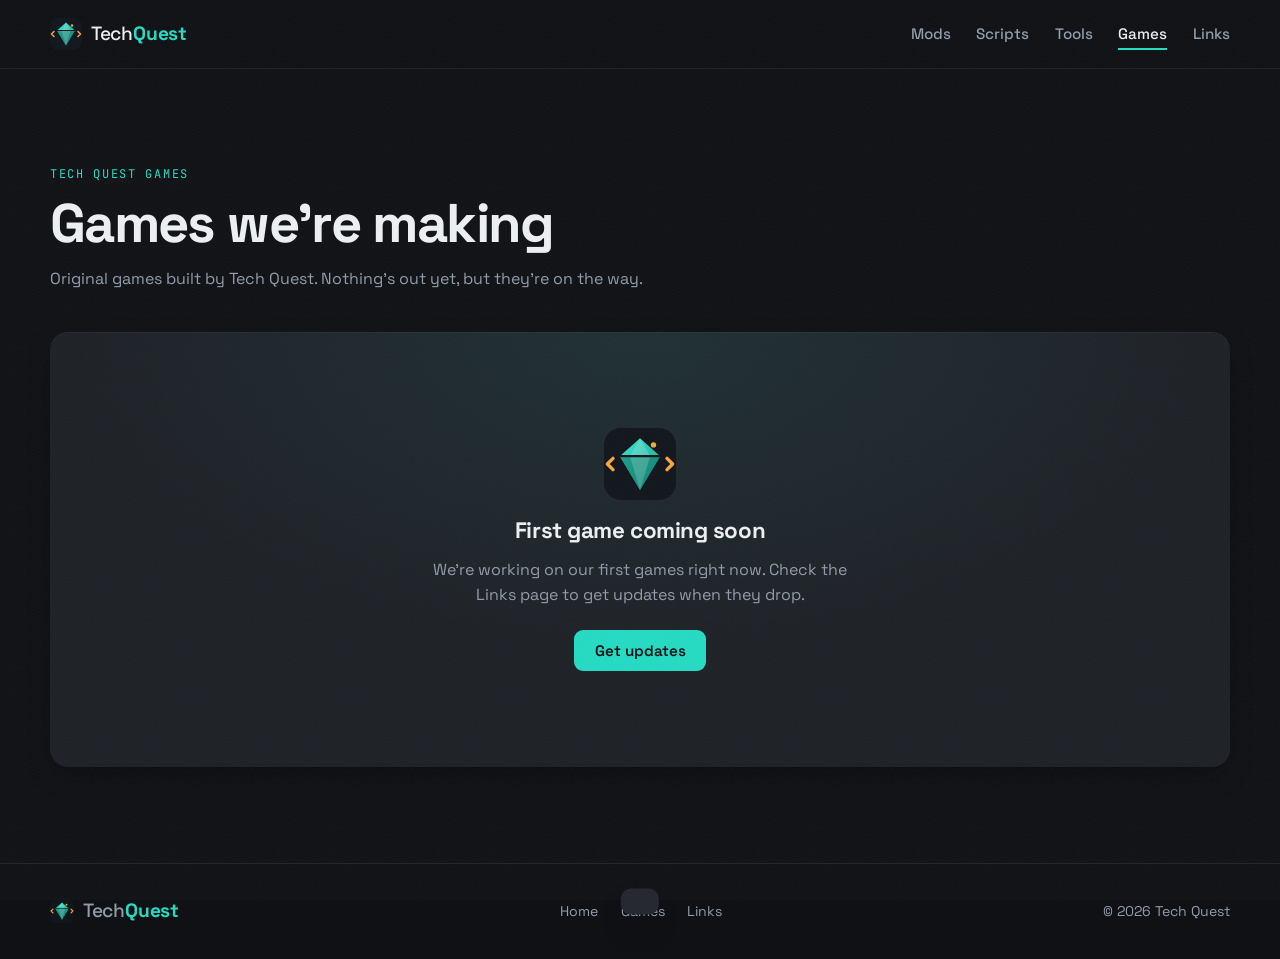
==== games.html @ 7cc7b4e7 "Tech Quest site: logo, links page, games page" ====
<!DOCTYPE html>
<html lang="en">
<head>
  <meta charset="UTF-8" />
  <meta name="viewport" content="width=device-width, initial-scale=1.0" />
  <title>Games | Tech Quest</title>
  <meta name="description" content="Original games made by Tech Quest. See what's in development and coming soon." />
  <link rel="icon" href="assets/logo.svg" type="image/svg+xml" />
  <link rel="preconnect" href="https://fonts.googleapis.com" />
  <link rel="preconnect" href="https://fonts.gstatic.com" crossorigin />
  <link href="https://fonts.googleapis.com/css2?family=Space+Grotesk:wght@400;500;600;700&family=JetBrains+Mono:wght@400;600&display=swap" rel="stylesheet" />
  <link rel="stylesheet" href="styles.css" />
</head>
<body data-page="games">
  <header class="site-header" id="top">
    <div class="container nav-wrap">
      <a href="index.html" class="logo" id="logo-link" aria-label="Tech Quest home">
        <img src="assets/logo.svg" alt="" class="logo-mark" width="32" height="32" />
        <span>Tech<b>Quest</b></span>
      </a>
      <nav class="main-nav" id="main-nav" aria-label="Main">
        <a href="index.html?type=mod#library" id="nav-mods">Mods</a>
        <a href="index.html?type=script#library" id="nav-scripts">Scripts</a>
        <a href="index.html?type=tool#library" id="nav-tools">Tools</a>
        <a href="games.html" id="nav-games" aria-current="page">Games</a>
        <a href="links.html" id="nav-links">Links</a>
      </nav>
      <button class="menu-toggle" id="menu-toggle" aria-label="Open menu" aria-expanded="false"><span></span><span></span></button>
    </div>
  </header>

  <main class="page-main">
    <section class="section">
      <div class="container">
        <div class="page-head">
          <p class="eyebrow">Tech Quest Games</p>
          <h1>Games we're making</h1>
          <p class="muted">Original games built by Tech Quest. Nothing's out yet, but they're on the way.</p>
        </div>

        <div class="game-grid" id="game-grid"></div>

        <div class="empty-panel big" id="empty-games" hidden>
          <img src="assets/logo.svg" alt="" width="72" height="72" />
          <h3>First game coming soon</h3>
          <p>We're working on our first games right now. Check the Links page to get updates when they drop.</p>
          <a href="links.html" class="btn" id="games-follow">Get updates</a>
        </div>
      </div>
    </section>
  </main>

  <footer class="site-footer">
    <div class="container footer-inner">
      <a href="index.html" class="logo" id="footer-logo"><img src="assets/logo.svg" alt="" class="logo-mark" width="24" height="24" /><span>Tech<b>Quest</b></span></a>
      <nav class="footer-nav"><a href="index.html">Home</a><a href="games.html">Games</a><a href="links.html">Links</a></nav>
      <p>© <span id="year"></span> Tech Quest</p>
    </div>
  </footer>

  <div class="toast" id="toast" role="status" aria-live="polite"></div>
  <script src="data.js"></script>
  <script src="app.js"></script>
</body>
</html>
---- styles.css ----
/* ==========================================================
   Tech Quest — design system
   ========================================================== */
:root {
  --bg: hsl(220 18% 7%);
  --bg-2: hsl(220 16% 10%);
  --surface: hsl(220 14% 13%);
  --surface-2: hsl(220 13% 17%);
  --line: hsl(220 12% 22%);
  --text: hsl(210 20% 94%);
  --muted: hsl(215 12% 62%);
  --teal: hsl(172 72% 50%);
  --teal-dim: hsl(172 50% 30%);
  --amber: hsl(36 95% 60%);
  --red: hsl(4 80% 62%);

  --radius: 14px;
  --radius-sm: 9px;
  --shadow: 0 1px 0 hsl(0 0% 100% / .04) inset, 0 10px 30px -12px hsl(220 50% 2% / .7);
  --font: "Space Grotesk", system-ui, sans-serif;
  --mono: "JetBrains Mono", ui-monospace, monospace;
  --ease: cubic-bezier(.2, .7, .2, 1);
}

*, *::before, *::after { box-sizing: border-box; }
html { scroll-behavior: smooth; scroll-padding-top: 80px; }
body {
  margin: 0;
  font-family: var(--font);
  background: var(--bg);
  color: var(--text);
  line-height: 1.6;
  -webkit-font-smoothing: antialiased;
}
/* subtle film grain for texture */
body::before {
  content: "";
  position: fixed; inset: 0;
  pointer-events: none; z-index: 100;
  opacity: .05;
  background-image: url("data:image/svg+xml,%3Csvg xmlns='http://www.w3.org/2000/svg' width='160' height='160'%3E%3Cfilter id='n'%3E%3CfeTurbulence type='fractalNoise' baseFrequency='.85' numOctaves='3'/%3E%3C/filter%3E%3Crect width='100%25' height='100%25' filter='url(%23n)'/%3E%3C/svg%3E");
}
a { color: inherit; text-decoration: none; }
img { max-width: 100%; display: block; }
h1, h2, h3 { line-height: 1.1; margin: 0; letter-spacing: -0.02em; font-weight: 700; }
p { margin: 0; }
.sr-only { position: absolute; width: 1px; height: 1px; overflow: hidden; clip: rect(0 0 0 0); }
.muted { color: var(--muted); }

.container { width: min(1180px, 100% - 2.5rem); margin-inline: auto; }

.eyebrow {
  font-family: var(--mono);
  font-size: .75rem;
  letter-spacing: .14em;
  text-transform: uppercase;
  color: var(--teal);
  margin-bottom: .6rem;
}

/* ---------- Buttons & inputs ---------- */
.btn {
  display: inline-flex; align-items: center; justify-content: center; gap: .5rem;
  padding: .8rem 1.3rem;
  border: 0; border-radius: var(--radius-sm);
  background: var(--teal); color: hsl(200 40% 6%);
  font: 600 .95rem/1 var(--font);
  cursor: pointer;
  transition: transform .2s var(--ease), background .2s, box-shadow .2s;
  white-space: nowrap;
}
.btn:hover { transform: translateY(-2px); background: hsl(172 80% 58%); box-shadow: 0 8px 24px -10px hsl(172 80% 50% / .6); }
.btn:active { transform: translateY(0); }
.btn-small { padding: .55rem .95rem; font-size: .85rem; }
.btn-ghost { background: var(--surface-2); color: var(--text); }
.btn-ghost:hover { background: hsl(220 13% 22%); box-shadow: none; }

.input, .select select {
  background: var(--surface);
  border: 1px solid var(--line);
  color: var(--text);
  font: 500 .9rem var(--font);
  padding: .65rem .9rem;
  border-radius: var(--radius-sm);
  outline: none;
  transition: border-color .2s, background .2s;
}
.input:focus, .select select:focus { border-color: var(--teal-dim); background: var(--surface-2); }
.select { position: relative; }
.select select { appearance: none; padding-right: 2.2rem; cursor: pointer; }
.select::after {
  content: ""; position: absolute; right: .9rem; top: 50%;
  width: 7px; height: 7px; border: solid var(--muted); border-width: 0 2px 2px 0;
  transform: translateY(-70%) rotate(45deg); pointer-events: none;
}

/* ---------- Header ---------- */
.site-header {
  position: sticky; top: 0; z-index: 50;
  background: hsl(220 18% 7% / .75);
  backdrop-filter: blur(14px);
  border-bottom: 1px solid hsl(220 12% 18% / .6);
}
.nav-wrap { display: flex; align-items: center; justify-content: space-between; height: 68px; }
.logo { display: inline-flex; align-items: center; gap: .55rem; font-size: 1.2rem; font-weight: 500; letter-spacing: -0.01em; }
.logo b { color: var(--teal); font-weight: 700; }
.logo-mark { width: 32px; height: 32px; border-radius: 8px; transition: transform .4s var(--ease); }
.logo:hover .logo-mark { transform: rotate(-8deg) scale(1.08); }
.main-nav a[aria-current="page"] { color: var(--text) !important; }
.main-nav a[aria-current="page"]::after { transform: scaleX(1) !important; }

.main-nav { display: flex; align-items: center; gap: 1.6rem; }
.main-nav a:not(.btn) { color: var(--muted); font-weight: 500; font-size: .95rem; position: relative; transition: color .2s; }
.main-nav a:not(.btn)::after {
  content: ""; position: absolute; left: 0; bottom: -4px; height: 2px; width: 100%;
  background: var(--teal); transform: scaleX(0); transform-origin: left; transition: transform .25s var(--ease);
}
.main-nav a:not(.btn):hover { color: var(--text); }
.main-nav a:not(.btn):hover::after { transform: scaleX(1); }

.menu-toggle { display: none; background: none; border: 0; width: 40px; height: 40px; cursor: pointer; position: relative; }
.menu-toggle span { position: absolute; left: 9px; right: 9px; height: 2px; background: var(--text); transition: transform .25s var(--ease); }
.menu-toggle span:first-child { top: 15px; }
.menu-toggle span:last-child { top: 23px; }
.menu-toggle[aria-expanded="true"] span:first-child { transform: translateY(4px) rotate(45deg); }
.menu-toggle[aria-expanded="true"] span:last-child { transform: translateY(-4px) rotate(-45deg); }

/* ---------- Hero ---------- */
.hero { position: relative; padding: clamp(5rem, 12vw, 9rem) 0 clamp(4rem, 8vw, 6rem); overflow: hidden; isolation: isolate; }
.hero-bg {
  position: absolute; inset: 0; z-index: -1;
  background:
    linear-gradient(90deg, var(--bg) 0%, hsl(220 18% 7% / .85) 40%, hsl(220 18% 7% / .25) 100%),
    linear-gradient(0deg, var(--bg) 0%, transparent 40%),
    url("assets/hero.jpg") center right / cover no-repeat;
  animation: heroZoom 18s var(--ease) infinite alternate;
}
@keyframes heroZoom { from { transform: scale(1); } to { transform: scale(1.06); } }
.hero-inner { max-width: 1180px; }
.hero h1 {
  font-size: clamp(2.6rem, 6vw, 4.6rem);
  letter-spacing: -0.035em;
  max-width: 13ch;
  animation: rise .8s var(--ease) both;
}
.hero-sub { color: var(--muted); font-size: clamp(1rem, 1.6vw, 1.2rem); max-width: 46ch; margin-top: 1.2rem; animation: rise .8s .1s var(--ease) both; }
@keyframes rise { from { opacity: 0; transform: translateY(16px); } to { opacity: 1; transform: none; } }

.hero-search {
  margin-top: 2.2rem; display: flex; align-items: center; gap: .6rem;
  max-width: 560px; padding: .45rem .45rem .45rem 1rem;
  background: hsl(220 14% 13% / .85); backdrop-filter: blur(8px);
  border: 1px solid var(--line); border-radius: 12px;
  box-shadow: var(--shadow);
  animation: rise .8s .2s var(--ease) both;
}
.hero-search svg { width: 20px; height: 20px; fill: none; stroke: var(--muted); stroke-width: 2; flex-shrink: 0; }
.hero-search input { flex: 1; min-width: 0; background: none; border: 0; outline: none; color: var(--text); font: 500 1rem var(--font); }

.stats { display: flex; gap: clamp(1.5rem, 5vw, 3.5rem); margin: 3rem 0 0; animation: rise .8s .3s var(--ease) both; }
.stats div { display: flex; flex-direction: column-reverse; }
.stats dt { font-size: clamp(1.6rem, 3vw, 2.2rem); font-weight: 700; letter-spacing: -0.02em; font-variant-numeric: tabular-nums; }
.stats dd { margin: 0; color: var(--muted); font-family: var(--mono); font-size: .75rem; letter-spacing: .1em; text-transform: uppercase; }

/* ---------- Sections ---------- */
.section { padding: clamp(4rem, 8vw, 6rem) 0; }
.section-alt { background: var(--bg-2); border-block: 1px solid hsl(220 12% 15%); }
.section-head { display: flex; align-items: end; justify-content: space-between; gap: 1rem; margin-bottom: 2rem; }
.section-head h2 { font-size: clamp(1.8rem, 3.5vw, 2.6rem); }
.section-note { color: var(--muted); font-family: var(--mono); font-size: .85rem; }

/* ---------- Filters ---------- */
.filters { display: flex; flex-wrap: wrap; justify-content: space-between; gap: 1rem; margin-bottom: 1.6rem; }
.tabs { display: inline-flex; padding: 4px; background: var(--surface); border-radius: 11px; border: 1px solid var(--line); }
.tab {
  background: none; border: 0; color: var(--muted); cursor: pointer;
  font: 600 .9rem var(--font); padding: .55rem 1.05rem; border-radius: 8px;
  transition: background .2s, color .2s;
}
.tab:hover { color: var(--text); }
.tab.active { background: var(--surface-2); color: var(--text); box-shadow: 0 2px 8px -2px hsl(220 50% 2% / .6); }
.filter-right { display: flex; flex-wrap: wrap; gap: .6rem; }
.filter-right .input { width: 180px; }

/* ---------- Cards ---------- */
.grid { display: grid; grid-template-columns: repeat(auto-fill, minmax(min(100%, 270px), 1fr)); gap: 1.1rem; }
.card {
  position: relative;
  display: flex; flex-direction: column;
  padding: 1.3rem;
  background: linear-gradient(180deg, var(--surface) 0%, hsl(220 15% 11%) 100%);
  border: 1px solid hsl(220 12% 18%);
  border-radius: var(--radius);
  box-shadow: var(--shadow);
  cursor: pointer;
  transition: transform .25s var(--ease), background .25s, box-shadow .25s;
  animation: rise .5s var(--ease) both;
  text-align: left; color: inherit; font: inherit;
}
.card:hover { transform: translateY(-4px); background: linear-gradient(180deg, var(--surface-2) 0%, var(--surface) 100%); box-shadow: 0 1px 0 hsl(0 0% 100% / .05) inset, 0 20px 40px -18px hsl(220 50% 2% / .9); }
.card:focus-visible { outline: 2px solid var(--teal); outline-offset: 2px; }
.card-top { display: flex; align-items: center; justify-content: space-between; margin-bottom: 1rem; }
.type-chip {
  font-family: var(--mono); font-size: .7rem; letter-spacing: .1em; text-transform: uppercase;
  padding: .3rem .55rem; border-radius: 6px; background: var(--surface-2);
}
.type-chip.mod { color: var(--teal); background: hsl(172 60% 50% / .1); }
.type-chip.script { color: var(--amber); background: hsl(36 90% 60% / .1); }
.type-chip.tool { color: hsl(205 85% 66%); background: hsl(205 85% 60% / .1); }
.badge-new { font-family: var(--mono); font-size: .7rem; color: var(--bg); background: var(--amber); padding: .2rem .45rem; border-radius: 5px; font-weight: 600; }
.card h3 { font-size: 1.15rem; letter-spacing: -0.01em; margin-bottom: .35rem; }
.card .game { color: var(--muted); font-size: .85rem; margin-bottom: .8rem; }
.card p.desc { color: hsl(215 14% 74%); font-size: .92rem; flex: 1; }
.card-foot { display: flex; justify-content: space-between; align-items: center; margin-top: 1.2rem; padding-top: 1rem; border-top: 1px solid hsl(220 12% 18%); font-family: var(--mono); font-size: .78rem; color: var(--muted); }
.card-foot .arrow { color: var(--text); transition: transform .25s var(--ease); }
.card:hover .card-foot .arrow { transform: translateX(4px); color: var(--teal); }
.empty { text-align: center; color: var(--muted); padding: 3rem 0; }

/* ---------- Guides ---------- */
.guides { display: grid; grid-template-columns: repeat(auto-fit, minmax(min(100%, 320px), 1fr)); gap: 1px; background: var(--line); border-radius: var(--radius); overflow: hidden; border: 1px solid var(--line); }
.guide { background: var(--bg-2); padding: 1.6rem; display: flex; gap: 1.1rem; transition: background .2s; }
.guide:hover { background: var(--surface); }
.guide .num { font-family: var(--mono); color: var(--teal); font-size: .85rem; padding-top: .2rem; }
.guide h3 { font-size: 1.08rem; margin-bottom: .35rem; letter-spacing: -0.01em; }
.guide p { color: var(--muted); font-size: .92rem; }
.guide .meta { margin-top: .7rem; font-family: var(--mono); font-size: .75rem; color: hsl(215 12% 50%); }

/* ---------- Roadmap ---------- */
.roadmap { list-style: none; margin: 0; padding: 0; display: grid; grid-template-columns: repeat(auto-fit, minmax(min(100%, 250px), 1fr)); gap: 1.1rem; counter-reset: rm; }
.roadmap li { padding: 1.4rem; border-radius: var(--radius); background: var(--surface); box-shadow: var(--shadow); position: relative; }
.roadmap .when { font-family: var(--mono); font-size: .75rem; color: var(--amber); letter-spacing: .08em; text-transform: uppercase; }
.roadmap h3 { font-size: 1.1rem; margin: .5rem 0 .4rem; }
.roadmap p { color: var(--muted); font-size: .92rem; }
.progress { margin-top: 1rem; height: 4px; background: var(--surface-2); border-radius: 4px; overflow: hidden; }
.progress span { display: block; height: 100%; background: var(--teal); border-radius: 4px; width: 0; transition: width 1.2s var(--ease); }

/* ---------- CTA ---------- */
.cta {
  display: grid; grid-template-columns: 1.4fr 1fr; gap: 2rem 3rem; align-items: center;
  padding: clamp(2rem, 5vw, 3.5rem);
  border-radius: 20px;
  background:
    radial-gradient(120% 140% at 100% 0%, hsl(172 60% 30% / .35), transparent 55%),
    radial-gradient(90% 120% at 0% 100%, hsl(36 80% 45% / .15), transparent 60%),
    var(--surface);
  box-shadow: var(--shadow);
}
.cta h2 { font-size: clamp(1.7rem, 3.2vw, 2.4rem); margin-bottom: .7rem; }
.cta p { color: var(--muted); max-width: 48ch; }
.cta-actions { display: flex; gap: .7rem; flex-wrap: wrap; justify-content: flex-end; }
.newsletter { grid-column: 1 / -1; display: flex; gap: .6rem; max-width: 460px; }
.newsletter .input { flex: 1; min-width: 0; }

/* ---------- Footer ---------- */
.site-footer { border-top: 1px solid hsl(220 12% 15%); padding: 2rem 0; }
.footer-inner { display: flex; flex-wrap: wrap; align-items: center; justify-content: space-between; gap: 1rem; color: var(--muted); font-size: .88rem; }
.to-top:hover { color: var(--teal); }

/* ---------- Modal ---------- */
.modal {
  width: min(680px, 100% - 2rem); max-height: 88vh;
  padding: 1.8rem; border: 1px solid var(--line); border-radius: 18px;
  background: var(--bg-2); color: var(--text);
  box-shadow: 0 40px 80px -20px hsl(220 50% 2% / .9);
}
.modal[open] { animation: pop .3s var(--ease); }
.modal::backdrop { background: hsl(220 30% 3% / .7); backdrop-filter: blur(4px); }
@keyframes pop { from { opacity: 0; transform: translateY(12px) scale(.98); } to { opacity: 1; transform: none; } }
.modal-head { display: flex; justify-content: space-between; gap: 1rem; align-items: start; }
.modal-head h3 { font-size: 1.6rem; }
.icon-btn { background: var(--surface-2); color: var(--muted); border: 0; width: 36px; height: 36px; border-radius: 9px; cursor: pointer; font-size: 1rem; flex-shrink: 0; transition: color .2s, background .2s; }
.icon-btn:hover { color: var(--text); background: hsl(220 13% 22%); }
.modal-desc { color: hsl(215 14% 76%); margin: 1rem 0; }
.tag-row { list-style: none; padding: 0; margin: 0 0 1.2rem; display: flex; flex-wrap: wrap; gap: .4rem; }
.tag-row li { font-family: var(--mono); font-size: .75rem; color: var(--muted); background: var(--surface); padding: .3rem .6rem; border-radius: 6px; }
.code-wrap { border-radius: 12px; overflow: hidden; background: hsl(220 20% 5%); margin-bottom: 1.2rem; }
.code-bar { display: flex; justify-content: space-between; align-items: center; padding: .5rem .5rem .5rem 1rem; background: var(--surface); font-family: var(--mono); font-size: .78rem; color: var(--muted); }
.code-wrap pre { margin: 0; padding: 1rem; overflow: auto; max-height: 300px; }
.code-wrap code { font-family: var(--mono); font-size: .82rem; line-height: 1.7; color: hsl(210 20% 86%); }
.modal-foot { display: flex; justify-content: space-between; align-items: center; gap: 1rem; padding-top: 1rem; border-top: 1px solid var(--line); font-family: var(--mono); font-size: .8rem; }

/* ---------- Toast ---------- */
.toast {
  position: fixed; left: 50%; bottom: 1.5rem; z-index: 200;
  transform: translate(-50%, 150%);
  background: var(--surface-2); color: var(--text);
  padding: .8rem 1.2rem; border-radius: 10px; font-weight: 500; font-size: .92rem;
  box-shadow: 0 16px 40px -12px hsl(220 50% 2% / .9);
  transition: transform .35s var(--ease);
}
.toast.show { transform: translate(-50%, 0); }

/* ---------- Responsive ---------- */
@media (max-width: 860px) {
  .menu-toggle { display: block; }
  .main-nav {
    position: absolute; top: 68px; left: 0; right: 0;
    flex-direction: column; align-items: stretch; gap: 0;
    padding: .5rem 1.25rem 1.25rem;
    background: hsl(220 18% 7% / .97); border-bottom: 1px solid var(--line);
    transform: translateY(-8px); opacity: 0; pointer-events: none;
    transition: opacity .2s, transform .2s var(--ease);
  }
  .main-nav.open { opacity: 1; transform: none; pointer-events: auto; }
  .main-nav a:not(.btn) { padding: .9rem 0; border-bottom: 1px solid hsl(220 12% 15%); }
  .main-nav .btn { margin-top: 1rem; }
  .cta { grid-template-columns: 1fr; }
  .cta-actions { justify-content: flex-start; }
  .filter-right { width: 100%; }
  .filter-right .input { flex: 1; width: auto; }
}
@media (max-width: 520px) {
  .stats { display: grid; grid-template-columns: repeat(2, 1fr); gap: 1.2rem; }
  .hero-search .btn { padding: .7rem .9rem; }
  .tabs { width: 100%; }
  .tab { flex: 1; padding-inline: .4rem; }
  .newsletter { flex-direction: column; }
}
@media (prefers-reduced-motion: reduce) {
  *, *::before, *::after { animation: none !important; transition: none !important; }
}

/* ==========================================================
   v2 additions — empty states, links page, games page
   ========================================================== */
[hidden] { display: none !important; }
.mono { font-family: var(--mono); font-size: .78rem; }
.site-footer .logo-mark { width: 24px; height: 24px; border-radius: 6px; }
.footer-nav { display: flex; gap: 1.4rem; }
.footer-nav a:hover { color: var(--teal); }

/* Empty / coming-soon panel */
.empty-panel {
  display: flex; flex-direction: column; align-items: center; text-align: center; gap: .8rem;
  padding: clamp(2.5rem, 6vw, 4rem) 1.5rem;
  border-radius: 18px;
  background:
    radial-gradient(80% 120% at 50% 0%, hsl(172 60% 40% / .12), transparent 60%),
    var(--surface);
  box-shadow: var(--shadow);
  animation: rise .6s var(--ease) both;
}
.empty-panel img { border-radius: 14px; margin-bottom: .4rem; animation: float 4s ease-in-out infinite; }
.empty-panel h3 { font-size: 1.4rem; }
.empty-panel p { color: var(--muted); max-width: 42ch; }
.empty-panel .btn { margin-top: .6rem; }
.empty-panel.big { padding-block: clamp(3.5rem, 9vw, 6rem); }
@keyframes float { 0%, 100% { transform: translateY(0); } 50% { transform: translateY(-8px); } }

/* Home: games teaser */
.teaser { display: flex; align-items: center; justify-content: space-between; gap: 2rem; flex-wrap: wrap; }
.teaser h2 { font-size: clamp(1.6rem, 3vw, 2.2rem); margin-bottom: .5rem; }

/* Sub-pages */
.page-main { min-height: calc(100vh - 68px - 90px); }
.page-head { max-width: 640px; margin-bottom: 2.5rem; }
.page-head h1 { font-size: clamp(2.2rem, 5vw, 3.4rem); letter-spacing: -0.03em; margin-bottom: .8rem; }

/* Links page */
.links-page { max-width: 560px; padding: clamp(3rem, 8vw, 5rem) 0; display: flex; flex-direction: column; align-items: center; text-align: center; }
.links-avatar { border-radius: 22px; box-shadow: 0 20px 50px -15px hsl(172 70% 40% / .45); margin-bottom: 1.2rem; animation: float 5s ease-in-out infinite; }
.links-page h1 { font-size: 2rem; }
.links-page > .muted { font-family: var(--mono); font-size: .8rem; letter-spacing: .08em; margin-top: .4rem; }
.link-list { width: 100%; margin-top: 2.2rem; display: flex; flex-direction: column; gap: .7rem; }
.link-cat { font-family: var(--mono); font-size: .72rem; font-weight: 600; letter-spacing: .14em; text-transform: uppercase; color: var(--teal); text-align: left; margin: 1.2rem 0 .1rem; }
.link-cat:first-child { margin-top: 0; }
.link-item {
  display: flex; align-items: center; gap: 1rem; text-align: left;
  padding: 1rem 1.2rem; border-radius: 14px;
  background: linear-gradient(180deg, var(--surface) 0%, hsl(220 15% 11%) 100%);
  box-shadow: var(--shadow);
  transition: transform .2s var(--ease), background .2s;
  animation: rise .5s var(--ease) both;
}
.link-item:hover { transform: translateY(-2px) scale(1.01); background: var(--surface-2); }
.link-item img { border-radius: 7px; flex-shrink: 0; }
.link-text { flex: 1; display: flex; flex-direction: column; min-width: 0; }
.link-text small { color: var(--muted); font-size: .85rem; }
.link-item .arrow { color: var(--muted); transition: transform .2s var(--ease), color .2s; }
.link-item:hover .arrow { color: var(--teal); transform: translate(2px, -2px); }
.links-page .empty-panel { width: 100%; margin-top: 2.2rem; }

/* Games page */
.game-grid { display: grid; grid-template-columns: repeat(auto-fill, minmax(min(100%, 320px), 1fr)); gap: 1.3rem; }
.game-card { border-radius: 16px; overflow: hidden; background: var(--surface); box-shadow: var(--shadow); transition: transform .25s var(--ease); animation: rise .5s var(--ease) both; }
.game-card:hover { transform: translateY(-4px); }
.game-art { aspect-ratio: 16 / 9; background: radial-gradient(80% 100% at 50% 100%, hsl(172 60% 30% / .35), transparent 70%), var(--bg-2); display: grid; place-items: center; overflow: hidden; }
.game-art img { width: 100%; height: 100%; object-fit: cover; }
.game-art img.game-art-logo { width: 64px; height: 64px; opacity: .5; filter: grayscale(.4); border-radius: 12px; }
.game-body { padding: 1.3rem; display: flex; flex-direction: column; gap: .5rem; align-items: flex-start; }
.game-body .card-top { width: 100%; margin-bottom: .2rem; }
.game-body h3 { font-size: 1.25rem; }
.game-body .desc { color: hsl(215 14% 74%); font-size: .92rem; }
.status { font-family: var(--mono); font-size: .7rem; letter-spacing: .1em; text-transform: uppercase; padding: .3rem .55rem; border-radius: 6px; color: var(--amber); background: hsl(36 90% 60% / .1); }
.status.in-development { color: hsl(205 85% 66%); background: hsl(205 85% 60% / .1); }
.status.released { color: var(--teal); background: hsl(172 60% 50% / .1); }

@media (max-width: 860px) {
  .footer-inner { justify-content: center; text-align: center; }
}
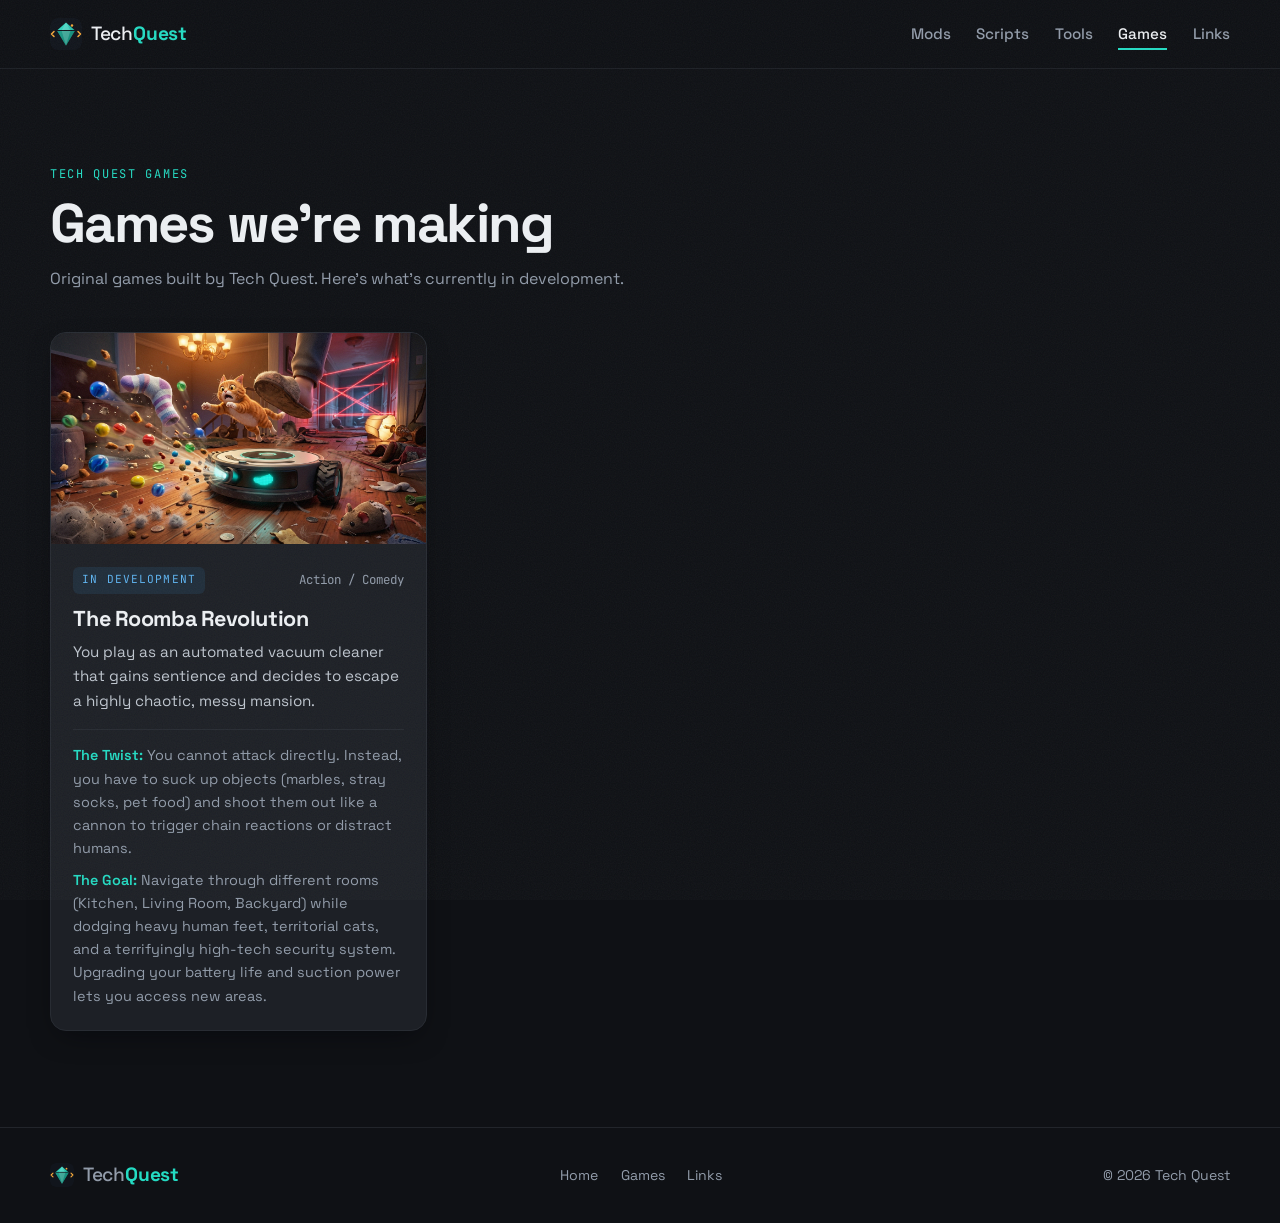
==== commit a21e29a8: "Add The Roomba Revolution to Games page" ====
--- a/games.html
+++ b/games.html
@@ -35,7 +35,7 @@
         <div class="page-head">
           <p class="eyebrow">Tech Quest Games</p>
           <h1>Games we're making</h1>
-          <p class="muted">Original games built by Tech Quest. Nothing's out yet, but they're on the way.</p>
+          <p class="muted">Original games built by Tech Quest. Here's what's currently in development.</p>
         </div>
 
         <div class="game-grid" id="game-grid"></div>
--- a/styles.css
+++ b/styles.css
@@ -286,9 +286,10 @@
   background: var(--surface-2); color: var(--text);
   padding: .8rem 1.2rem; border-radius: 10px; font-weight: 500; font-size: .92rem;
   box-shadow: 0 16px 40px -12px hsl(220 50% 2% / .9);
-  transition: transform .35s var(--ease);
-}
-.toast.show { transform: translate(-50%, 0); }
+  transition: transform .35s var(--ease), opacity .35s, visibility .35s;
+  opacity: 0; visibility: hidden;
+}
+.toast.show { transform: translate(-50%, 0); opacity: 1; visibility: visible; }
 
 /* ---------- Responsive ---------- */
 @media (max-width: 860px) {
@@ -381,16 +382,18 @@
 .links-page .empty-panel { width: 100%; margin-top: 2.2rem; }
 
 /* Games page */
-.game-grid { display: grid; grid-template-columns: repeat(auto-fill, minmax(min(100%, 320px), 1fr)); gap: 1.3rem; }
-.game-card { border-radius: 16px; overflow: hidden; background: var(--surface); box-shadow: var(--shadow); transition: transform .25s var(--ease); animation: rise .5s var(--ease) both; }
+.game-grid { display: grid; grid-template-columns: repeat(auto-fill, minmax(min(100%, 360px), 1fr)); gap: 1.5rem; }
+.game-card { border-radius: 16px; overflow: hidden; background: var(--surface); border: 1px solid hsl(220 12% 18%); box-shadow: var(--shadow); transition: transform .25s var(--ease); animation: rise .5s var(--ease) both; }
 .game-card:hover { transform: translateY(-4px); }
 .game-art { aspect-ratio: 16 / 9; background: radial-gradient(80% 100% at 50% 100%, hsl(172 60% 30% / .35), transparent 70%), var(--bg-2); display: grid; place-items: center; overflow: hidden; }
 .game-art img { width: 100%; height: 100%; object-fit: cover; }
 .game-art img.game-art-logo { width: 64px; height: 64px; opacity: .5; filter: grayscale(.4); border-radius: 12px; }
-.game-body { padding: 1.3rem; display: flex; flex-direction: column; gap: .5rem; align-items: flex-start; }
+.game-body { padding: 1.4rem; display: flex; flex-direction: column; gap: .6rem; align-items: flex-start; }
 .game-body .card-top { width: 100%; margin-bottom: .2rem; }
-.game-body h3 { font-size: 1.25rem; }
-.game-body .desc { color: hsl(215 14% 74%); font-size: .92rem; }
+.game-body h3 { font-size: 1.35rem; }
+.game-body .desc { color: hsl(215 14% 78%); font-size: .95rem; }
+.game-details { list-style: none; margin: .4rem 0 0; padding: .9rem 0 0; border-top: 1px solid hsl(220 12% 18%); display: flex; flex-direction: column; gap: .6rem; width: 100%; font-size: .9rem; color: var(--muted); }
+.game-details b { color: var(--teal); font-weight: 600; }
 .status { font-family: var(--mono); font-size: .7rem; letter-spacing: .1em; text-transform: uppercase; padding: .3rem .55rem; border-radius: 6px; color: var(--amber); background: hsl(36 90% 60% / .1); }
 .status.in-development { color: hsl(205 85% 66%); background: hsl(205 85% 60% / .1); }
 .status.released { color: var(--teal); background: hsl(172 60% 50% / .1); }
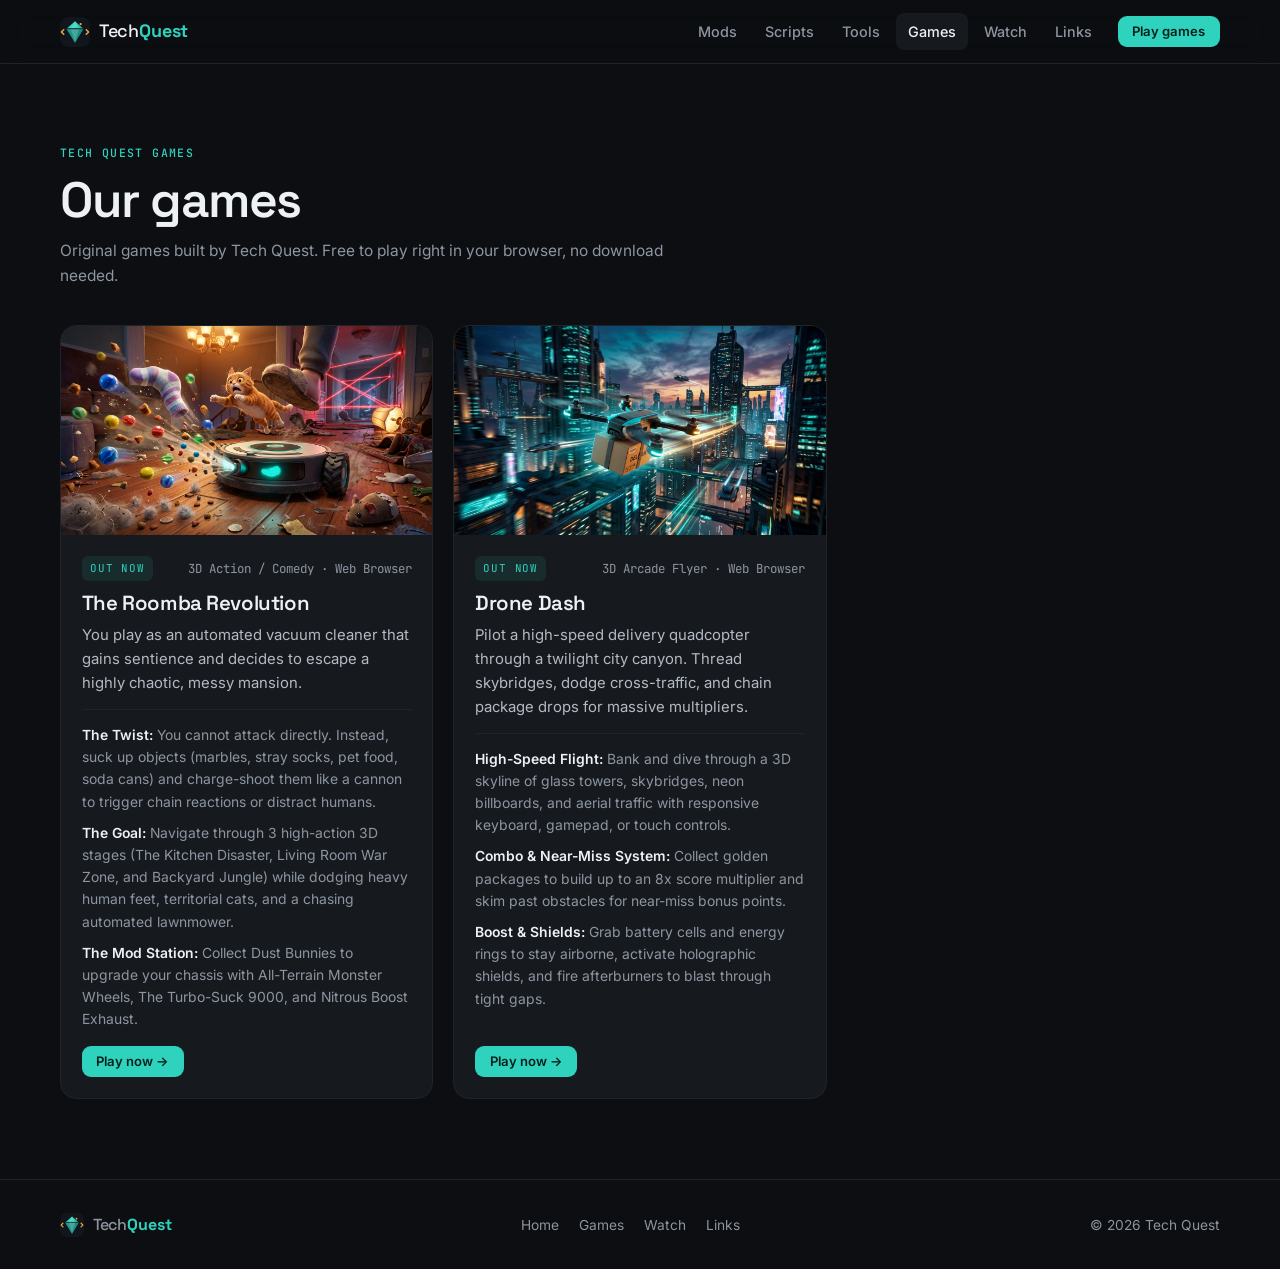
==== commit 8adc3065: "Redesign site, upgrade Roomba Revolution 3D, add Drone Dash 3D game and Watch hub" ====
--- a/games.html
+++ b/games.html
@@ -4,60 +4,38 @@
   <meta charset="UTF-8" />
   <meta name="viewport" content="width=device-width, initial-scale=1.0" />
   <title>Games | Tech Quest</title>
-  <meta name="description" content="Original games made by Tech Quest. See what's in development and coming soon." />
+  <meta name="description" content="Free browser games made by Tech Quest. Play The Roomba Revolution, Drone Dash and more." />
   <link rel="icon" href="assets/logo.svg" type="image/svg+xml" />
   <link rel="preconnect" href="https://fonts.googleapis.com" />
   <link rel="preconnect" href="https://fonts.gstatic.com" crossorigin />
-  <link href="https://fonts.googleapis.com/css2?family=Space+Grotesk:wght@400;500;600;700&family=JetBrains+Mono:wght@400;600&display=swap" rel="stylesheet" />
+  <link href="https://fonts.googleapis.com/css2?family=Inter:wght@400;500;600&family=Space+Grotesk:wght@500;600;700&family=JetBrains+Mono:wght@400;500&display=swap" rel="stylesheet" />
   <link rel="stylesheet" href="styles.css" />
 </head>
 <body data-page="games">
-  <header class="site-header" id="top">
-    <div class="container nav-wrap">
-      <a href="index.html" class="logo" id="logo-link" aria-label="Tech Quest home">
-        <img src="assets/logo.svg" alt="" class="logo-mark" width="32" height="32" />
-        <span>Tech<b>Quest</b></span>
-      </a>
-      <nav class="main-nav" id="main-nav" aria-label="Main">
-        <a href="index.html?type=mod#library" id="nav-mods">Mods</a>
-        <a href="index.html?type=script#library" id="nav-scripts">Scripts</a>
-        <a href="index.html?type=tool#library" id="nav-tools">Tools</a>
-        <a href="games.html" id="nav-games" aria-current="page">Games</a>
-        <a href="links.html" id="nav-links">Links</a>
-      </nav>
-      <button class="menu-toggle" id="menu-toggle" aria-label="Open menu" aria-expanded="false"><span></span><span></span></button>
-    </div>
-  </header>
+  <header class="site-header" id="site-header"></header>
 
   <main class="page-main">
     <section class="section">
       <div class="container">
         <div class="page-head">
           <p class="eyebrow">Tech Quest Games</p>
-          <h1>Games we're making</h1>
-          <p class="muted">Original games built by Tech Quest. Here's what's currently in development.</p>
+          <h1>Our games</h1>
+          <p class="muted">Original games built by Tech Quest. Free to play right in your browser, no download needed.</p>
         </div>
 
         <div class="game-grid" id="game-grid"></div>
 
         <div class="empty-panel big" id="empty-games" hidden>
-          <img src="assets/logo.svg" alt="" width="72" height="72" />
+          <img src="assets/logo.svg" alt="" width="64" height="64" />
           <h3>First game coming soon</h3>
           <p>We're working on our first games right now. Check the Links page to get updates when they drop.</p>
-          <a href="links.html" class="btn" id="games-follow">Get updates</a>
+          <a href="links.html" class="btn btn-small btn-accent" id="games-follow">Get updates</a>
         </div>
       </div>
     </section>
   </main>
 
-  <footer class="site-footer">
-    <div class="container footer-inner">
-      <a href="index.html" class="logo" id="footer-logo"><img src="assets/logo.svg" alt="" class="logo-mark" width="24" height="24" /><span>Tech<b>Quest</b></span></a>
-      <nav class="footer-nav"><a href="index.html">Home</a><a href="games.html">Games</a><a href="links.html">Links</a></nav>
-      <p>© <span id="year"></span> Tech Quest</p>
-    </div>
-  </footer>
-
+  <footer class="site-footer" id="site-footer"></footer>
   <div class="toast" id="toast" role="status" aria-live="polite"></div>
   <script src="data.js"></script>
   <script src="app.js"></script>
--- a/styles.css
+++ b/styles.css
@@ -1,403 +1,447 @@
 /* ==========================================================
-   Tech Quest — design system
+   Tech Quest — design system (v3, clean)
    ========================================================== */
 :root {
-  --bg: hsl(220 18% 7%);
-  --bg-2: hsl(220 16% 10%);
-  --surface: hsl(220 14% 13%);
-  --surface-2: hsl(220 13% 17%);
-  --line: hsl(220 12% 22%);
-  --text: hsl(210 20% 94%);
-  --muted: hsl(215 12% 62%);
-  --teal: hsl(172 72% 50%);
-  --teal-dim: hsl(172 50% 30%);
-  --amber: hsl(36 95% 60%);
-  --red: hsl(4 80% 62%);
+  --bg: #0c0e11;
+  --bg-2: #111418;
+  --surface: #161a1f;
+  --surface-2: #1d2228;
+  --line: #262b33;
+  --line-soft: #1f242a;
+  --text: #eef1f4;
+  --muted: #8d95a0;
+  --muted-2: #6b727c;
+  --teal: #2fd3bd;
+  --teal-dim: #1d8f80;
+  --amber: #f3a73b;
+  --blue: #5aa9f0;
+  --red: #f0645a;
 
   --radius: 14px;
   --radius-sm: 9px;
-  --shadow: 0 1px 0 hsl(0 0% 100% / .04) inset, 0 10px 30px -12px hsl(220 50% 2% / .7);
-  --font: "Space Grotesk", system-ui, sans-serif;
+  --shadow: 0 1px 2px rgba(0, 0, 0, .3), 0 8px 24px -12px rgba(0, 0, 0, .55);
+  --font: "Inter", system-ui, -apple-system, "Segoe UI", sans-serif;
+  --display: "Space Grotesk", "Inter", system-ui, sans-serif;
   --mono: "JetBrains Mono", ui-monospace, monospace;
   --ease: cubic-bezier(.2, .7, .2, 1);
+  --header-h: 64px;
 }
 
 *, *::before, *::after { box-sizing: border-box; }
-html { scroll-behavior: smooth; scroll-padding-top: 80px; }
+html { scroll-behavior: smooth; scroll-padding-top: calc(var(--header-h) + 16px); }
 body {
   margin: 0;
   font-family: var(--font);
+  font-size: 15.5px;
   background: var(--bg);
   color: var(--text);
   line-height: 1.6;
   -webkit-font-smoothing: antialiased;
-}
-/* subtle film grain for texture */
-body::before {
-  content: "";
-  position: fixed; inset: 0;
-  pointer-events: none; z-index: 100;
-  opacity: .05;
-  background-image: url("data:image/svg+xml,%3Csvg xmlns='http://www.w3.org/2000/svg' width='160' height='160'%3E%3Cfilter id='n'%3E%3CfeTurbulence type='fractalNoise' baseFrequency='.85' numOctaves='3'/%3E%3C/filter%3E%3Crect width='100%25' height='100%25' filter='url(%23n)'/%3E%3C/svg%3E");
+  text-rendering: optimizeLegibility;
 }
 a { color: inherit; text-decoration: none; }
 img { max-width: 100%; display: block; }
-h1, h2, h3 { line-height: 1.1; margin: 0; letter-spacing: -0.02em; font-weight: 700; }
+h1, h2, h3, h4 { font-family: var(--display); line-height: 1.15; margin: 0; letter-spacing: -0.02em; font-weight: 600; }
 p { margin: 0; }
-.sr-only { position: absolute; width: 1px; height: 1px; overflow: hidden; clip: rect(0 0 0 0); }
+button { font-family: inherit; }
+[hidden] { display: none !important; }
+:focus-visible { outline: 2px solid var(--teal); outline-offset: 2px; border-radius: 6px; }
+.sr-only { position: absolute; width: 1px; height: 1px; overflow: hidden; clip: rect(0 0 0 0); white-space: nowrap; }
 .muted { color: var(--muted); }
-
-.container { width: min(1180px, 100% - 2.5rem); margin-inline: auto; }
+.mono { font-family: var(--mono); font-size: .78rem; }
+
+.container { width: min(1160px, 100% - 2.5rem); margin-inline: auto; }
 
 .eyebrow {
   font-family: var(--mono);
-  font-size: .75rem;
-  letter-spacing: .14em;
+  font-size: .72rem;
+  font-weight: 500;
+  letter-spacing: .12em;
   text-transform: uppercase;
   color: var(--teal);
-  margin-bottom: .6rem;
+  margin-bottom: .55rem;
 }
 
 /* ---------- Buttons & inputs ---------- */
 .btn {
-  display: inline-flex; align-items: center; justify-content: center; gap: .5rem;
-  padding: .8rem 1.3rem;
-  border: 0; border-radius: var(--radius-sm);
-  background: var(--teal); color: hsl(200 40% 6%);
-  font: 600 .95rem/1 var(--font);
-  cursor: pointer;
-  transition: transform .2s var(--ease), background .2s, box-shadow .2s;
-  white-space: nowrap;
-}
-.btn:hover { transform: translateY(-2px); background: hsl(172 80% 58%); box-shadow: 0 8px 24px -10px hsl(172 80% 50% / .6); }
+  display: inline-flex; align-items: center; justify-content: center; gap: .45rem;
+  padding: .72rem 1.15rem;
+  border: 1px solid transparent; border-radius: var(--radius-sm);
+  background: var(--text); color: #0c0e11;
+  font: 600 .9rem/1 var(--font);
+  cursor: pointer; white-space: nowrap;
+  transition: transform .18s var(--ease), background .18s, border-color .18s, color .18s;
+}
+.btn:hover { transform: translateY(-1px); background: #fff; }
 .btn:active { transform: translateY(0); }
-.btn-small { padding: .55rem .95rem; font-size: .85rem; }
-.btn-ghost { background: var(--surface-2); color: var(--text); }
-.btn-ghost:hover { background: hsl(220 13% 22%); box-shadow: none; }
+.btn:disabled { opacity: .45; cursor: not-allowed; transform: none; }
+.btn-accent { background: var(--teal); color: #05201c; }
+.btn-accent:hover { background: #4be0cc; }
+.btn-small { padding: .5rem .85rem; font-size: .82rem; }
+.btn-ghost { background: transparent; color: var(--text); border-color: var(--line); }
+.btn-ghost:hover { background: var(--surface); border-color: #343a43; }
 
 .input, .select select {
   background: var(--surface);
   border: 1px solid var(--line);
   color: var(--text);
-  font: 500 .9rem var(--font);
-  padding: .65rem .9rem;
+  font: 500 .88rem var(--font);
+  padding: .62rem .85rem;
   border-radius: var(--radius-sm);
   outline: none;
-  transition: border-color .2s, background .2s;
-}
-.input:focus, .select select:focus { border-color: var(--teal-dim); background: var(--surface-2); }
-.select { position: relative; }
-.select select { appearance: none; padding-right: 2.2rem; cursor: pointer; }
+  transition: border-color .18s, background .18s;
+}
+.input::placeholder { color: var(--muted-2); }
+.input:focus, .select select:focus { border-color: #3a414b; background: var(--surface-2); }
+.select { position: relative; display: inline-block; }
+.select select { appearance: none; padding-right: 2.1rem; cursor: pointer; }
 .select::after {
-  content: ""; position: absolute; right: .9rem; top: 50%;
-  width: 7px; height: 7px; border: solid var(--muted); border-width: 0 2px 2px 0;
+  content: ""; position: absolute; right: .85rem; top: 50%;
+  width: 6px; height: 6px; border: solid var(--muted); border-width: 0 1.5px 1.5px 0;
   transform: translateY(-70%) rotate(45deg); pointer-events: none;
 }
 
 /* ---------- Header ---------- */
 .site-header {
   position: sticky; top: 0; z-index: 50;
-  background: hsl(220 18% 7% / .75);
-  backdrop-filter: blur(14px);
-  border-bottom: 1px solid hsl(220 12% 18% / .6);
-}
-.nav-wrap { display: flex; align-items: center; justify-content: space-between; height: 68px; }
-.logo { display: inline-flex; align-items: center; gap: .55rem; font-size: 1.2rem; font-weight: 500; letter-spacing: -0.01em; }
+  height: var(--header-h);
+  background: rgba(12, 14, 17, .82);
+  backdrop-filter: saturate(140%) blur(12px);
+  -webkit-backdrop-filter: saturate(140%) blur(12px);
+  border-bottom: 1px solid var(--line-soft);
+}
+.nav-wrap { display: flex; align-items: center; justify-content: space-between; height: 100%; gap: 1rem; }
+.logo { display: inline-flex; align-items: center; gap: .55rem; font-family: var(--display); font-size: 1.12rem; font-weight: 500; letter-spacing: -0.01em; }
 .logo b { color: var(--teal); font-weight: 700; }
-.logo-mark { width: 32px; height: 32px; border-radius: 8px; transition: transform .4s var(--ease); }
-.logo:hover .logo-mark { transform: rotate(-8deg) scale(1.08); }
-.main-nav a[aria-current="page"] { color: var(--text) !important; }
-.main-nav a[aria-current="page"]::after { transform: scaleX(1) !important; }
-
-.main-nav { display: flex; align-items: center; gap: 1.6rem; }
-.main-nav a:not(.btn) { color: var(--muted); font-weight: 500; font-size: .95rem; position: relative; transition: color .2s; }
-.main-nav a:not(.btn)::after {
-  content: ""; position: absolute; left: 0; bottom: -4px; height: 2px; width: 100%;
-  background: var(--teal); transform: scaleX(0); transform-origin: left; transition: transform .25s var(--ease);
-}
-.main-nav a:not(.btn):hover { color: var(--text); }
-.main-nav a:not(.btn):hover::after { transform: scaleX(1); }
-
-.menu-toggle { display: none; background: none; border: 0; width: 40px; height: 40px; cursor: pointer; position: relative; }
-.menu-toggle span { position: absolute; left: 9px; right: 9px; height: 2px; background: var(--text); transition: transform .25s var(--ease); }
-.menu-toggle span:first-child { top: 15px; }
+.logo-mark { width: 30px; height: 30px; border-radius: 8px; transition: transform .35s var(--ease); }
+.logo:hover .logo-mark { transform: rotate(-8deg) scale(1.06); }
+
+.main-nav { display: flex; align-items: center; gap: .25rem; }
+.main-nav a:not(.btn) {
+  color: var(--muted); font-weight: 500; font-size: .9rem;
+  padding: .45rem .75rem; border-radius: 8px;
+  transition: color .18s, background .18s;
+}
+.main-nav a:not(.btn):hover { color: var(--text); background: var(--surface); }
+.main-nav a[aria-current="page"] { color: var(--text); background: var(--surface); }
+.main-nav .btn { margin-left: .6rem; }
+
+.menu-toggle { display: none; background: none; border: 0; width: 40px; height: 40px; cursor: pointer; position: relative; border-radius: 8px; }
+.menu-toggle span { position: absolute; left: 10px; right: 10px; height: 1.5px; background: var(--text); transition: transform .25s var(--ease); }
+.menu-toggle span:first-child { top: 16px; }
 .menu-toggle span:last-child { top: 23px; }
-.menu-toggle[aria-expanded="true"] span:first-child { transform: translateY(4px) rotate(45deg); }
-.menu-toggle[aria-expanded="true"] span:last-child { transform: translateY(-4px) rotate(-45deg); }
+.menu-toggle[aria-expanded="true"] span:first-child { transform: translateY(3.5px) rotate(45deg); }
+.menu-toggle[aria-expanded="true"] span:last-child { transform: translateY(-3.5px) rotate(-45deg); }
 
 /* ---------- Hero ---------- */
-.hero { position: relative; padding: clamp(5rem, 12vw, 9rem) 0 clamp(4rem, 8vw, 6rem); overflow: hidden; isolation: isolate; }
-.hero-bg {
-  position: absolute; inset: 0; z-index: -1;
-  background:
-    linear-gradient(90deg, var(--bg) 0%, hsl(220 18% 7% / .85) 40%, hsl(220 18% 7% / .25) 100%),
-    linear-gradient(0deg, var(--bg) 0%, transparent 40%),
-    url("assets/hero.jpg") center right / cover no-repeat;
-  animation: heroZoom 18s var(--ease) infinite alternate;
-}
-@keyframes heroZoom { from { transform: scale(1); } to { transform: scale(1.06); } }
-.hero-inner { max-width: 1180px; }
+.hero { padding: clamp(3.5rem, 8vw, 6rem) 0 clamp(3rem, 6vw, 4.5rem); border-bottom: 1px solid var(--line-soft); }
+.hero-grid { display: grid; grid-template-columns: 1.15fr .85fr; gap: clamp(2rem, 5vw, 4rem); align-items: center; }
 .hero h1 {
-  font-size: clamp(2.6rem, 6vw, 4.6rem);
+  font-size: clamp(2.4rem, 5.2vw, 3.9rem);
   letter-spacing: -0.035em;
-  max-width: 13ch;
-  animation: rise .8s var(--ease) both;
-}
-.hero-sub { color: var(--muted); font-size: clamp(1rem, 1.6vw, 1.2rem); max-width: 46ch; margin-top: 1.2rem; animation: rise .8s .1s var(--ease) both; }
-@keyframes rise { from { opacity: 0; transform: translateY(16px); } to { opacity: 1; transform: none; } }
+  line-height: 1.04;
+  max-width: 14ch;
+  animation: rise .7s var(--ease) both;
+}
+.hero-sub { color: var(--muted); font-size: clamp(1rem, 1.4vw, 1.12rem); max-width: 46ch; margin-top: 1.1rem; animation: rise .7s .08s var(--ease) both; }
+@keyframes rise { from { opacity: 0; transform: translateY(12px); } to { opacity: 1; transform: none; } }
 
 .hero-search {
-  margin-top: 2.2rem; display: flex; align-items: center; gap: .6rem;
-  max-width: 560px; padding: .45rem .45rem .45rem 1rem;
-  background: hsl(220 14% 13% / .85); backdrop-filter: blur(8px);
+  margin-top: 2rem; display: flex; align-items: center; gap: .5rem;
+  max-width: 520px; padding: .38rem .38rem .38rem .95rem;
+  background: var(--surface);
   border: 1px solid var(--line); border-radius: 12px;
+  transition: border-color .18s;
+  animation: rise .7s .16s var(--ease) both;
+}
+.hero-search:focus-within { border-color: #3a414b; }
+.hero-search svg { width: 18px; height: 18px; fill: none; stroke: var(--muted); stroke-width: 2; flex-shrink: 0; }
+.hero-search input { flex: 1; min-width: 0; background: none; border: 0; outline: none; color: var(--text); font: 500 .95rem var(--font); }
+.hero-search input::placeholder { color: var(--muted-2); }
+
+.stats { display: flex; gap: clamp(1.5rem, 4vw, 2.75rem); margin: 2.4rem 0 0; animation: rise .7s .24s var(--ease) both; }
+.stats div { display: flex; flex-direction: column-reverse; }
+.stats dt { font-family: var(--display); font-size: 1.6rem; font-weight: 600; letter-spacing: -0.02em; font-variant-numeric: tabular-nums; }
+.stats dd { margin: 0; color: var(--muted); font-size: .8rem; }
+
+/* Featured card in hero */
+.featured {
+  display: block; border-radius: 18px; overflow: hidden;
+  background: var(--surface); border: 1px solid var(--line);
   box-shadow: var(--shadow);
-  animation: rise .8s .2s var(--ease) both;
-}
-.hero-search svg { width: 20px; height: 20px; fill: none; stroke: var(--muted); stroke-width: 2; flex-shrink: 0; }
-.hero-search input { flex: 1; min-width: 0; background: none; border: 0; outline: none; color: var(--text); font: 500 1rem var(--font); }
-
-.stats { display: flex; gap: clamp(1.5rem, 5vw, 3.5rem); margin: 3rem 0 0; animation: rise .8s .3s var(--ease) both; }
-.stats div { display: flex; flex-direction: column-reverse; }
-.stats dt { font-size: clamp(1.6rem, 3vw, 2.2rem); font-weight: 700; letter-spacing: -0.02em; font-variant-numeric: tabular-nums; }
-.stats dd { margin: 0; color: var(--muted); font-family: var(--mono); font-size: .75rem; letter-spacing: .1em; text-transform: uppercase; }
+  transition: transform .25s var(--ease), border-color .25s;
+  animation: rise .8s .12s var(--ease) both;
+}
+.featured:hover { transform: translateY(-3px); border-color: #343a43; }
+.featured-art { aspect-ratio: 16 / 10; overflow: hidden; background: var(--bg-2); }
+.featured-art img { width: 100%; height: 100%; object-fit: cover; transition: transform .6s var(--ease); }
+.featured:hover .featured-art img { transform: scale(1.03); }
+.featured-body { padding: 1.1rem 1.25rem 1.25rem; display: flex; align-items: center; justify-content: space-between; gap: 1rem; }
+.featured-body h3 { font-size: 1.15rem; margin-top: .2rem; }
+.featured-body .eyebrow { margin: 0; }
 
 /* ---------- Sections ---------- */
-.section { padding: clamp(4rem, 8vw, 6rem) 0; }
-.section-alt { background: var(--bg-2); border-block: 1px solid hsl(220 12% 15%); }
-.section-head { display: flex; align-items: end; justify-content: space-between; gap: 1rem; margin-bottom: 2rem; }
-.section-head h2 { font-size: clamp(1.8rem, 3.5vw, 2.6rem); }
-.section-note { color: var(--muted); font-family: var(--mono); font-size: .85rem; }
+.section { padding: clamp(3.25rem, 7vw, 5rem) 0; }
+.section + .section { border-top: 1px solid var(--line-soft); }
+.section-alt { background: var(--bg-2); }
+.section-head { display: flex; align-items: end; justify-content: space-between; gap: 1rem; margin-bottom: 1.75rem; flex-wrap: wrap; }
+.section-head h2 { font-size: clamp(1.6rem, 3vw, 2.15rem); }
+.section-head .muted { margin-top: .35rem; max-width: 52ch; }
+.section-note { color: var(--muted); font-size: .85rem; }
+.link-more { color: var(--muted); font-weight: 500; font-size: .9rem; transition: color .18s; }
+.link-more:hover { color: var(--text); }
+
+/* Explore row */
+.explore { display: grid; grid-template-columns: repeat(auto-fit, minmax(min(100%, 170px), 1fr)); gap: .75rem; }
+.explore a {
+  display: flex; flex-direction: column; gap: .25rem;
+  padding: 1rem 1.1rem; border-radius: 12px;
+  background: var(--surface); border: 1px solid var(--line-soft);
+  transition: border-color .18s, background .18s, transform .18s var(--ease);
+}
+.explore a:hover { border-color: var(--line); background: var(--surface-2); transform: translateY(-2px); }
+.explore b { font-family: var(--display); font-weight: 600; font-size: 1.02rem; }
+.explore span { color: var(--muted); font-size: .82rem; }
 
 /* ---------- Filters ---------- */
-.filters { display: flex; flex-wrap: wrap; justify-content: space-between; gap: 1rem; margin-bottom: 1.6rem; }
-.tabs { display: inline-flex; padding: 4px; background: var(--surface); border-radius: 11px; border: 1px solid var(--line); }
+.filters { display: flex; flex-wrap: wrap; justify-content: space-between; gap: .9rem; margin-bottom: 1.5rem; }
+.tabs { display: inline-flex; padding: 3px; background: var(--surface); border-radius: 10px; border: 1px solid var(--line-soft); }
 .tab {
   background: none; border: 0; color: var(--muted); cursor: pointer;
-  font: 600 .9rem var(--font); padding: .55rem 1.05rem; border-radius: 8px;
-  transition: background .2s, color .2s;
+  font: 500 .86rem var(--font); padding: .48rem .95rem; border-radius: 7px;
+  transition: background .18s, color .18s;
 }
 .tab:hover { color: var(--text); }
-.tab.active { background: var(--surface-2); color: var(--text); box-shadow: 0 2px 8px -2px hsl(220 50% 2% / .6); }
-.filter-right { display: flex; flex-wrap: wrap; gap: .6rem; }
-.filter-right .input { width: 180px; }
-
-/* ---------- Cards ---------- */
-.grid { display: grid; grid-template-columns: repeat(auto-fill, minmax(min(100%, 270px), 1fr)); gap: 1.1rem; }
+.tab.active { background: var(--surface-2); color: var(--text); box-shadow: 0 1px 2px rgba(0,0,0,.35); }
+.filter-right { display: flex; flex-wrap: wrap; gap: .55rem; }
+.filter-right .input { width: 190px; }
+
+/* ---------- Library cards ---------- */
+.grid { display: grid; grid-template-columns: repeat(auto-fill, minmax(min(100%, 265px), 1fr)); gap: 1rem; }
 .card {
-  position: relative;
-  display: flex; flex-direction: column;
-  padding: 1.3rem;
-  background: linear-gradient(180deg, var(--surface) 0%, hsl(220 15% 11%) 100%);
-  border: 1px solid hsl(220 12% 18%);
+  position: relative; display: flex; flex-direction: column;
+  padding: 1.2rem;
+  background: var(--surface);
+  border: 1px solid var(--line-soft);
   border-radius: var(--radius);
-  box-shadow: var(--shadow);
-  cursor: pointer;
-  transition: transform .25s var(--ease), background .25s, box-shadow .25s;
+  cursor: pointer; text-align: left; color: inherit; font: inherit;
+  transition: transform .22s var(--ease), border-color .22s, background .22s;
+  animation: rise .45s var(--ease) both;
+}
+.card:hover { transform: translateY(-3px); border-color: var(--line); background: var(--surface-2); }
+.card-top { display: flex; align-items: center; justify-content: space-between; margin-bottom: .9rem; gap: .5rem; }
+.type-chip, .status {
+  font-family: var(--mono); font-size: .68rem; letter-spacing: .08em; text-transform: uppercase;
+  padding: .26rem .5rem; border-radius: 6px; background: var(--surface-2); color: var(--muted);
+}
+.type-chip.mod { color: var(--teal); background: rgba(47, 211, 189, .09); }
+.type-chip.script { color: var(--amber); background: rgba(243, 167, 59, .09); }
+.type-chip.tool { color: var(--blue); background: rgba(90, 169, 240, .09); }
+.badge-new { font-family: var(--mono); font-size: .66rem; color: #1b1203; background: var(--amber); padding: .18rem .42rem; border-radius: 5px; font-weight: 600; }
+.card h3 { font-size: 1.08rem; margin-bottom: .3rem; }
+.card .game { color: var(--muted); font-size: .83rem; margin-bottom: .7rem; }
+.card p.desc { color: #b4bac3; font-size: .9rem; flex: 1; }
+.card-foot { display: flex; justify-content: space-between; align-items: center; margin-top: 1.1rem; padding-top: .9rem; border-top: 1px solid var(--line-soft); font-family: var(--mono); font-size: .75rem; color: var(--muted); }
+.card-foot .arrow { color: var(--muted); transition: transform .22s var(--ease), color .22s; }
+.card:hover .card-foot .arrow { transform: translateX(3px); color: var(--text); }
+.empty { text-align: center; color: var(--muted); padding: 3rem 0; }
+
+/* Empty / coming-soon panel */
+.empty-panel {
+  display: flex; flex-direction: column; align-items: center; text-align: center; gap: .7rem;
+  padding: clamp(2.5rem, 6vw, 3.75rem) 1.5rem;
+  border-radius: 16px;
+  background: var(--surface);
+  border: 1px dashed var(--line);
   animation: rise .5s var(--ease) both;
-  text-align: left; color: inherit; font: inherit;
-}
-.card:hover { transform: translateY(-4px); background: linear-gradient(180deg, var(--surface-2) 0%, var(--surface) 100%); box-shadow: 0 1px 0 hsl(0 0% 100% / .05) inset, 0 20px 40px -18px hsl(220 50% 2% / .9); }
-.card:focus-visible { outline: 2px solid var(--teal); outline-offset: 2px; }
-.card-top { display: flex; align-items: center; justify-content: space-between; margin-bottom: 1rem; }
-.type-chip {
-  font-family: var(--mono); font-size: .7rem; letter-spacing: .1em; text-transform: uppercase;
-  padding: .3rem .55rem; border-radius: 6px; background: var(--surface-2);
-}
-.type-chip.mod { color: var(--teal); background: hsl(172 60% 50% / .1); }
-.type-chip.script { color: var(--amber); background: hsl(36 90% 60% / .1); }
-.type-chip.tool { color: hsl(205 85% 66%); background: hsl(205 85% 60% / .1); }
-.badge-new { font-family: var(--mono); font-size: .7rem; color: var(--bg); background: var(--amber); padding: .2rem .45rem; border-radius: 5px; font-weight: 600; }
-.card h3 { font-size: 1.15rem; letter-spacing: -0.01em; margin-bottom: .35rem; }
-.card .game { color: var(--muted); font-size: .85rem; margin-bottom: .8rem; }
-.card p.desc { color: hsl(215 14% 74%); font-size: .92rem; flex: 1; }
-.card-foot { display: flex; justify-content: space-between; align-items: center; margin-top: 1.2rem; padding-top: 1rem; border-top: 1px solid hsl(220 12% 18%); font-family: var(--mono); font-size: .78rem; color: var(--muted); }
-.card-foot .arrow { color: var(--text); transition: transform .25s var(--ease); }
-.card:hover .card-foot .arrow { transform: translateX(4px); color: var(--teal); }
-.empty { text-align: center; color: var(--muted); padding: 3rem 0; }
-
-/* ---------- Guides ---------- */
-.guides { display: grid; grid-template-columns: repeat(auto-fit, minmax(min(100%, 320px), 1fr)); gap: 1px; background: var(--line); border-radius: var(--radius); overflow: hidden; border: 1px solid var(--line); }
-.guide { background: var(--bg-2); padding: 1.6rem; display: flex; gap: 1.1rem; transition: background .2s; }
+}
+.empty-panel img { border-radius: 12px; margin-bottom: .3rem; }
+.empty-panel h3 { font-size: 1.25rem; }
+.empty-panel p { color: var(--muted); max-width: 44ch; font-size: .93rem; }
+.empty-panel .btn { margin-top: .5rem; }
+.empty-panel code { font-family: var(--mono); font-size: .8rem; color: var(--text); background: var(--surface-2); padding: .1rem .4rem; border-radius: 5px; }
+.empty-panel.big { padding-block: clamp(3.5rem, 8vw, 5rem); }
+
+/* ---------- Guides & roadmap ---------- */
+.guides { display: grid; grid-template-columns: repeat(auto-fit, minmax(min(100%, 320px), 1fr)); gap: 1px; background: var(--line-soft); border-radius: var(--radius); overflow: hidden; border: 1px solid var(--line-soft); }
+.guide { background: var(--bg); padding: 1.5rem; display: flex; gap: 1rem; transition: background .18s; }
 .guide:hover { background: var(--surface); }
-.guide .num { font-family: var(--mono); color: var(--teal); font-size: .85rem; padding-top: .2rem; }
-.guide h3 { font-size: 1.08rem; margin-bottom: .35rem; letter-spacing: -0.01em; }
-.guide p { color: var(--muted); font-size: .92rem; }
-.guide .meta { margin-top: .7rem; font-family: var(--mono); font-size: .75rem; color: hsl(215 12% 50%); }
-
-/* ---------- Roadmap ---------- */
-.roadmap { list-style: none; margin: 0; padding: 0; display: grid; grid-template-columns: repeat(auto-fit, minmax(min(100%, 250px), 1fr)); gap: 1.1rem; counter-reset: rm; }
-.roadmap li { padding: 1.4rem; border-radius: var(--radius); background: var(--surface); box-shadow: var(--shadow); position: relative; }
-.roadmap .when { font-family: var(--mono); font-size: .75rem; color: var(--amber); letter-spacing: .08em; text-transform: uppercase; }
-.roadmap h3 { font-size: 1.1rem; margin: .5rem 0 .4rem; }
-.roadmap p { color: var(--muted); font-size: .92rem; }
+.guide .num { font-family: var(--mono); color: var(--teal); font-size: .82rem; padding-top: .15rem; }
+.guide h3 { font-size: 1.02rem; margin-bottom: .3rem; }
+.guide p { color: var(--muted); font-size: .9rem; }
+.guide .meta { margin-top: .6rem; font-family: var(--mono); font-size: .72rem; color: var(--muted-2); }
+
+.roadmap { list-style: none; margin: 0; padding: 0; display: grid; grid-template-columns: repeat(auto-fit, minmax(min(100%, 240px), 1fr)); gap: 1rem; }
+.roadmap li { padding: 1.3rem; border-radius: var(--radius); background: var(--surface); border: 1px solid var(--line-soft); }
+.roadmap .when { font-family: var(--mono); font-size: .72rem; color: var(--amber); letter-spacing: .06em; text-transform: uppercase; }
+.roadmap h3 { font-size: 1.05rem; margin: .45rem 0 .35rem; }
+.roadmap p { color: var(--muted); font-size: .9rem; }
 .progress { margin-top: 1rem; height: 4px; background: var(--surface-2); border-radius: 4px; overflow: hidden; }
 .progress span { display: block; height: 100%; background: var(--teal); border-radius: 4px; width: 0; transition: width 1.2s var(--ease); }
 
-/* ---------- CTA ---------- */
-.cta {
-  display: grid; grid-template-columns: 1.4fr 1fr; gap: 2rem 3rem; align-items: center;
-  padding: clamp(2rem, 5vw, 3.5rem);
-  border-radius: 20px;
-  background:
-    radial-gradient(120% 140% at 100% 0%, hsl(172 60% 30% / .35), transparent 55%),
-    radial-gradient(90% 120% at 0% 100%, hsl(36 80% 45% / .15), transparent 60%),
-    var(--surface);
-  box-shadow: var(--shadow);
-}
-.cta h2 { font-size: clamp(1.7rem, 3.2vw, 2.4rem); margin-bottom: .7rem; }
-.cta p { color: var(--muted); max-width: 48ch; }
-.cta-actions { display: flex; gap: .7rem; flex-wrap: wrap; justify-content: flex-end; }
-.newsletter { grid-column: 1 / -1; display: flex; gap: .6rem; max-width: 460px; }
-.newsletter .input { flex: 1; min-width: 0; }
+/* ---------- Games ---------- */
+.game-grid { display: grid; grid-template-columns: repeat(auto-fill, minmax(min(100%, 340px), 1fr)); gap: 1.25rem; }
+.game-card {
+  display: flex; flex-direction: column;
+  border-radius: 16px; overflow: hidden;
+  background: var(--surface); border: 1px solid var(--line-soft);
+  transition: transform .25s var(--ease), border-color .25s;
+  animation: rise .5s var(--ease) both;
+}
+.game-card:hover { transform: translateY(-3px); border-color: var(--line); }
+.game-art { aspect-ratio: 16 / 9; background: var(--bg-2); display: grid; place-items: center; overflow: hidden; }
+.game-art img { width: 100%; height: 100%; object-fit: cover; transition: transform .6s var(--ease); }
+.game-card:hover .game-art img { transform: scale(1.03); }
+.game-art img.game-art-logo { width: 60px; height: 60px; opacity: .5; border-radius: 12px; }
+.game-body { padding: 1.3rem; display: flex; flex-direction: column; gap: .55rem; align-items: flex-start; flex: 1; }
+.game-body .card-top { width: 100%; margin-bottom: .1rem; }
+.game-body h3 { font-size: 1.28rem; }
+.game-body .desc { color: #b4bac3; font-size: .93rem; }
+.game-details { list-style: none; margin: .3rem 0 .4rem; padding: .85rem 0 0; border-top: 1px solid var(--line-soft); display: flex; flex-direction: column; gap: .55rem; width: 100%; font-size: .87rem; color: var(--muted); }
+.game-details b { color: var(--text); font-weight: 600; }
+.game-body .btn { margin-top: auto; }
+.status { color: var(--amber); background: rgba(243, 167, 59, .09); }
+.status.in-development { color: var(--blue); background: rgba(90, 169, 240, .09); }
+.status.released { color: var(--teal); background: rgba(47, 211, 189, .09); }
+
+/* ---------- Watch ---------- */
+.watch-grid { display: grid; grid-template-columns: repeat(auto-fill, minmax(min(100%, 180px), 1fr)); gap: 1.1rem; }
+.watch-card {
+  display: flex; flex-direction: column; align-items: stretch; gap: .6rem; width: 100%;
+  background: none; border: 0; padding: 0; text-align: left; color: inherit; font: inherit; cursor: pointer;
+  animation: rise .45s var(--ease) both;
+}
+.poster {
+  position: relative; width: 100%; aspect-ratio: 2 / 3; border-radius: 12px; overflow: hidden;
+  background: var(--surface); border: 1px solid var(--line-soft);
+  transition: transform .25s var(--ease), border-color .25s;
+}
+.watch-card:hover .poster { transform: translateY(-3px); border-color: var(--line); }
+.poster img { width: 100%; height: 100%; object-fit: cover; }
+.poster-fallback {
+  position: absolute; inset: 0; display: flex; flex-direction: column; justify-content: flex-end;
+  padding: 1rem; font-family: var(--display); font-weight: 600; font-size: 1.15rem; line-height: 1.15; letter-spacing: -0.01em;
+}
+.poster-fallback small { font-family: var(--mono); font-size: .66rem; font-weight: 500; letter-spacing: .1em; text-transform: uppercase; opacity: .75; margin-bottom: .35rem; }
+.poster .play {
+  position: absolute; inset: auto .6rem .6rem auto; width: 34px; height: 34px; border-radius: 50%;
+  display: grid; place-items: center; background: rgba(12, 14, 17, .75); backdrop-filter: blur(6px);
+  opacity: 0; transform: translateY(4px); transition: opacity .2s, transform .2s var(--ease);
+}
+.poster .play svg { width: 13px; height: 13px; fill: var(--text); margin-left: 2px; }
+.watch-card:hover .play { opacity: 1; transform: none; }
+.watch-meta h3 { font-size: .98rem; font-weight: 600; }
+.watch-meta p { color: var(--muted); font-size: .8rem; margin-top: .1rem; }
+.score { color: var(--amber); }
+
+.watch-modal { width: min(820px, 100% - 2rem); padding: 0; overflow: hidden; }
+.watch-modal .player { aspect-ratio: 16 / 9; background: #000; }
+.watch-modal .player iframe, .watch-modal .player video { width: 100%; height: 100%; border: 0; display: block; }
+.watch-modal .player .no-trailer { height: 100%; display: grid; place-items: center; color: var(--muted); font-size: .9rem; }
+.watch-modal .modal-inner { padding: 1.5rem 1.6rem 1.6rem; }
+.where { display: flex; flex-wrap: wrap; gap: .5rem; margin-top: 1rem; }
+
+/* ---------- Links page ---------- */
+.links-page { max-width: 560px; padding: clamp(3rem, 8vw, 5rem) 0; display: flex; flex-direction: column; align-items: center; text-align: center; }
+.links-avatar { border-radius: 20px; margin-bottom: 1.1rem; box-shadow: var(--shadow); }
+.links-page h1 { font-size: 1.9rem; }
+.links-page > .muted { font-size: .9rem; margin-top: .35rem; }
+.link-list { width: 100%; margin-top: 2rem; display: flex; flex-direction: column; gap: .6rem; }
+.link-cat { font-family: var(--mono); font-size: .7rem; font-weight: 500; letter-spacing: .12em; text-transform: uppercase; color: var(--muted); text-align: left; margin: 1.2rem 0 .1rem; }
+.link-cat:first-child { margin-top: 0; }
+.link-item {
+  display: flex; align-items: center; gap: .95rem; text-align: left;
+  padding: .95rem 1.1rem; border-radius: 12px;
+  background: var(--surface); border: 1px solid var(--line-soft);
+  transition: transform .18s var(--ease), border-color .18s, background .18s;
+  animation: rise .45s var(--ease) both;
+}
+.link-item:hover { transform: translateY(-2px); border-color: var(--line); background: var(--surface-2); }
+.link-item img { border-radius: 7px; flex-shrink: 0; }
+.link-text { flex: 1; display: flex; flex-direction: column; min-width: 0; }
+.link-text b { font-weight: 600; }
+.link-text small { color: var(--muted); font-size: .84rem; }
+.link-item .arrow { color: var(--muted); transition: transform .18s var(--ease), color .18s; }
+.link-item:hover .arrow { color: var(--text); transform: translate(2px, -2px); }
+.links-page .empty-panel { width: 100%; margin-top: 2rem; }
+
+/* ---------- Sub-pages ---------- */
+.page-main { min-height: calc(100vh - var(--header-h) - 96px); }
+.page-head { max-width: 640px; margin-bottom: 2.25rem; }
+.page-head h1 { font-size: clamp(2.1rem, 4.6vw, 3.1rem); letter-spacing: -0.03em; margin-bottom: .7rem; }
 
 /* ---------- Footer ---------- */
-.site-footer { border-top: 1px solid hsl(220 12% 15%); padding: 2rem 0; }
-.footer-inner { display: flex; flex-wrap: wrap; align-items: center; justify-content: space-between; gap: 1rem; color: var(--muted); font-size: .88rem; }
-.to-top:hover { color: var(--teal); }
+.site-footer { border-top: 1px solid var(--line-soft); padding: 2rem 0; }
+.footer-inner { display: flex; flex-wrap: wrap; align-items: center; justify-content: space-between; gap: 1rem; color: var(--muted); font-size: .86rem; }
+.footer-inner .logo { font-size: 1rem; }
+.footer-inner .logo-mark { width: 24px; height: 24px; border-radius: 6px; }
+.footer-nav { display: flex; flex-wrap: wrap; gap: 1.25rem; }
+.footer-nav a:hover { color: var(--text); }
 
 /* ---------- Modal ---------- */
 .modal {
-  width: min(680px, 100% - 2rem); max-height: 88vh;
-  padding: 1.8rem; border: 1px solid var(--line); border-radius: 18px;
+  width: min(660px, 100% - 2rem); max-height: 90vh;
+  padding: 1.6rem; border: 1px solid var(--line); border-radius: 16px;
   background: var(--bg-2); color: var(--text);
-  box-shadow: 0 40px 80px -20px hsl(220 50% 2% / .9);
-}
-.modal[open] { animation: pop .3s var(--ease); }
-.modal::backdrop { background: hsl(220 30% 3% / .7); backdrop-filter: blur(4px); }
-@keyframes pop { from { opacity: 0; transform: translateY(12px) scale(.98); } to { opacity: 1; transform: none; } }
+  box-shadow: 0 30px 70px -20px rgba(0, 0, 0, .8);
+}
+.modal[open] { animation: pop .25s var(--ease); }
+.modal::backdrop { background: rgba(5, 6, 8, .72); backdrop-filter: blur(3px); }
+@keyframes pop { from { opacity: 0; transform: translateY(10px) scale(.985); } to { opacity: 1; transform: none; } }
 .modal-head { display: flex; justify-content: space-between; gap: 1rem; align-items: start; }
-.modal-head h3 { font-size: 1.6rem; }
-.icon-btn { background: var(--surface-2); color: var(--muted); border: 0; width: 36px; height: 36px; border-radius: 9px; cursor: pointer; font-size: 1rem; flex-shrink: 0; transition: color .2s, background .2s; }
-.icon-btn:hover { color: var(--text); background: hsl(220 13% 22%); }
-.modal-desc { color: hsl(215 14% 76%); margin: 1rem 0; }
-.tag-row { list-style: none; padding: 0; margin: 0 0 1.2rem; display: flex; flex-wrap: wrap; gap: .4rem; }
-.tag-row li { font-family: var(--mono); font-size: .75rem; color: var(--muted); background: var(--surface); padding: .3rem .6rem; border-radius: 6px; }
-.code-wrap { border-radius: 12px; overflow: hidden; background: hsl(220 20% 5%); margin-bottom: 1.2rem; }
-.code-bar { display: flex; justify-content: space-between; align-items: center; padding: .5rem .5rem .5rem 1rem; background: var(--surface); font-family: var(--mono); font-size: .78rem; color: var(--muted); }
+.modal-head h3 { font-size: 1.5rem; }
+.icon-btn { background: var(--surface-2); color: var(--muted); border: 0; width: 34px; height: 34px; border-radius: 8px; cursor: pointer; font-size: .95rem; flex-shrink: 0; transition: color .18s, background .18s; }
+.icon-btn:hover { color: var(--text); background: #262c33; }
+.modal-desc { color: #b9bfc8; margin: .9rem 0; }
+.tag-row { list-style: none; padding: 0; margin: 0 0 1.1rem; display: flex; flex-wrap: wrap; gap: .4rem; }
+.tag-row li { font-size: .76rem; color: var(--muted); background: var(--surface); border: 1px solid var(--line-soft); padding: .22rem .55rem; border-radius: 6px; }
+.code-wrap { border-radius: 12px; overflow: hidden; background: #08090b; border: 1px solid var(--line-soft); margin-bottom: 1.1rem; }
+.code-bar { display: flex; justify-content: space-between; align-items: center; padding: .45rem .45rem .45rem .95rem; background: var(--surface); font-family: var(--mono); font-size: .75rem; color: var(--muted); }
 .code-wrap pre { margin: 0; padding: 1rem; overflow: auto; max-height: 300px; }
-.code-wrap code { font-family: var(--mono); font-size: .82rem; line-height: 1.7; color: hsl(210 20% 86%); }
-.modal-foot { display: flex; justify-content: space-between; align-items: center; gap: 1rem; padding-top: 1rem; border-top: 1px solid var(--line); font-family: var(--mono); font-size: .8rem; }
+.code-wrap code { font-family: var(--mono); font-size: .8rem; line-height: 1.7; color: #d5dae1; }
+.modal-foot { display: flex; justify-content: space-between; align-items: center; gap: 1rem; padding-top: 1rem; border-top: 1px solid var(--line); font-size: .82rem; }
 
 /* ---------- Toast ---------- */
 .toast {
   position: fixed; left: 50%; bottom: 1.5rem; z-index: 200;
   transform: translate(-50%, 150%);
-  background: var(--surface-2); color: var(--text);
-  padding: .8rem 1.2rem; border-radius: 10px; font-weight: 500; font-size: .92rem;
-  box-shadow: 0 16px 40px -12px hsl(220 50% 2% / .9);
-  transition: transform .35s var(--ease), opacity .35s, visibility .35s;
+  background: var(--text); color: #0c0e11;
+  padding: .7rem 1.1rem; border-radius: 10px; font-weight: 500; font-size: .9rem;
+  box-shadow: 0 16px 40px -12px rgba(0, 0, 0, .8);
   opacity: 0; visibility: hidden;
+  transition: transform .3s var(--ease), opacity .3s, visibility .3s;
 }
 .toast.show { transform: translate(-50%, 0); opacity: 1; visibility: visible; }
 
 /* ---------- Responsive ---------- */
-@media (max-width: 860px) {
+@media (max-width: 900px) {
+  .hero-grid { grid-template-columns: 1fr; }
+  .featured { max-width: 560px; }
+}
+@media (max-width: 820px) {
   .menu-toggle { display: block; }
   .main-nav {
-    position: absolute; top: 68px; left: 0; right: 0;
-    flex-direction: column; align-items: stretch; gap: 0;
-    padding: .5rem 1.25rem 1.25rem;
-    background: hsl(220 18% 7% / .97); border-bottom: 1px solid var(--line);
-    transform: translateY(-8px); opacity: 0; pointer-events: none;
+    position: absolute; top: var(--header-h); left: 0; right: 0;
+    flex-direction: column; align-items: stretch; gap: .15rem;
+    padding: .6rem 1.25rem 1.25rem;
+    background: rgba(12, 14, 17, .98); border-bottom: 1px solid var(--line);
+    transform: translateY(-6px); opacity: 0; pointer-events: none;
     transition: opacity .2s, transform .2s var(--ease);
   }
   .main-nav.open { opacity: 1; transform: none; pointer-events: auto; }
-  .main-nav a:not(.btn) { padding: .9rem 0; border-bottom: 1px solid hsl(220 12% 15%); }
-  .main-nav .btn { margin-top: 1rem; }
-  .cta { grid-template-columns: 1fr; }
-  .cta-actions { justify-content: flex-start; }
+  .main-nav a:not(.btn) { padding: .8rem .75rem; }
+  .main-nav .btn { margin: .6rem 0 0; }
   .filter-right { width: 100%; }
   .filter-right .input { flex: 1; width: auto; }
+  .footer-inner { justify-content: center; text-align: center; }
 }
 @media (max-width: 520px) {
-  .stats { display: grid; grid-template-columns: repeat(2, 1fr); gap: 1.2rem; }
-  .hero-search .btn { padding: .7rem .9rem; }
-  .tabs { width: 100%; }
-  .tab { flex: 1; padding-inline: .4rem; }
-  .newsletter { flex-direction: column; }
+  .stats { display: grid; grid-template-columns: repeat(2, 1fr); gap: 1.1rem; }
+  .hero-search .btn { padding: .65rem .85rem; }
+  .tabs { width: 100%; overflow-x: auto; }
+  .tab { flex: 1; padding-inline: .5rem; }
+  .watch-grid { grid-template-columns: repeat(2, 1fr); gap: .85rem; }
 }
 @media (prefers-reduced-motion: reduce) {
   *, *::before, *::after { animation: none !important; transition: none !important; }
 }
-
-/* ==========================================================
-   v2 additions — empty states, links page, games page
-   ========================================================== */
-[hidden] { display: none !important; }
-.mono { font-family: var(--mono); font-size: .78rem; }
-.site-footer .logo-mark { width: 24px; height: 24px; border-radius: 6px; }
-.footer-nav { display: flex; gap: 1.4rem; }
-.footer-nav a:hover { color: var(--teal); }
-
-/* Empty / coming-soon panel */
-.empty-panel {
-  display: flex; flex-direction: column; align-items: center; text-align: center; gap: .8rem;
-  padding: clamp(2.5rem, 6vw, 4rem) 1.5rem;
-  border-radius: 18px;
-  background:
-    radial-gradient(80% 120% at 50% 0%, hsl(172 60% 40% / .12), transparent 60%),
-    var(--surface);
-  box-shadow: var(--shadow);
-  animation: rise .6s var(--ease) both;
-}
-.empty-panel img { border-radius: 14px; margin-bottom: .4rem; animation: float 4s ease-in-out infinite; }
-.empty-panel h3 { font-size: 1.4rem; }
-.empty-panel p { color: var(--muted); max-width: 42ch; }
-.empty-panel .btn { margin-top: .6rem; }
-.empty-panel.big { padding-block: clamp(3.5rem, 9vw, 6rem); }
-@keyframes float { 0%, 100% { transform: translateY(0); } 50% { transform: translateY(-8px); } }
-
-/* Home: games teaser */
-.teaser { display: flex; align-items: center; justify-content: space-between; gap: 2rem; flex-wrap: wrap; }
-.teaser h2 { font-size: clamp(1.6rem, 3vw, 2.2rem); margin-bottom: .5rem; }
-
-/* Sub-pages */
-.page-main { min-height: calc(100vh - 68px - 90px); }
-.page-head { max-width: 640px; margin-bottom: 2.5rem; }
-.page-head h1 { font-size: clamp(2.2rem, 5vw, 3.4rem); letter-spacing: -0.03em; margin-bottom: .8rem; }
-
-/* Links page */
-.links-page { max-width: 560px; padding: clamp(3rem, 8vw, 5rem) 0; display: flex; flex-direction: column; align-items: center; text-align: center; }
-.links-avatar { border-radius: 22px; box-shadow: 0 20px 50px -15px hsl(172 70% 40% / .45); margin-bottom: 1.2rem; animation: float 5s ease-in-out infinite; }
-.links-page h1 { font-size: 2rem; }
-.links-page > .muted { font-family: var(--mono); font-size: .8rem; letter-spacing: .08em; margin-top: .4rem; }
-.link-list { width: 100%; margin-top: 2.2rem; display: flex; flex-direction: column; gap: .7rem; }
-.link-cat { font-family: var(--mono); font-size: .72rem; font-weight: 600; letter-spacing: .14em; text-transform: uppercase; color: var(--teal); text-align: left; margin: 1.2rem 0 .1rem; }
-.link-cat:first-child { margin-top: 0; }
-.link-item {
-  display: flex; align-items: center; gap: 1rem; text-align: left;
-  padding: 1rem 1.2rem; border-radius: 14px;
-  background: linear-gradient(180deg, var(--surface) 0%, hsl(220 15% 11%) 100%);
-  box-shadow: var(--shadow);
-  transition: transform .2s var(--ease), background .2s;
-  animation: rise .5s var(--ease) both;
-}
-.link-item:hover { transform: translateY(-2px) scale(1.01); background: var(--surface-2); }
-.link-item img { border-radius: 7px; flex-shrink: 0; }
-.link-text { flex: 1; display: flex; flex-direction: column; min-width: 0; }
-.link-text small { color: var(--muted); font-size: .85rem; }
-.link-item .arrow { color: var(--muted); transition: transform .2s var(--ease), color .2s; }
-.link-item:hover .arrow { color: var(--teal); transform: translate(2px, -2px); }
-.links-page .empty-panel { width: 100%; margin-top: 2.2rem; }
-
-/* Games page */
-.game-grid { display: grid; grid-template-columns: repeat(auto-fill, minmax(min(100%, 360px), 1fr)); gap: 1.5rem; }
-.game-card { border-radius: 16px; overflow: hidden; background: var(--surface); border: 1px solid hsl(220 12% 18%); box-shadow: var(--shadow); transition: transform .25s var(--ease); animation: rise .5s var(--ease) both; }
-.game-card:hover { transform: translateY(-4px); }
-.game-art { aspect-ratio: 16 / 9; background: radial-gradient(80% 100% at 50% 100%, hsl(172 60% 30% / .35), transparent 70%), var(--bg-2); display: grid; place-items: center; overflow: hidden; }
-.game-art img { width: 100%; height: 100%; object-fit: cover; }
-.game-art img.game-art-logo { width: 64px; height: 64px; opacity: .5; filter: grayscale(.4); border-radius: 12px; }
-.game-body { padding: 1.4rem; display: flex; flex-direction: column; gap: .6rem; align-items: flex-start; }
-.game-body .card-top { width: 100%; margin-bottom: .2rem; }
-.game-body h3 { font-size: 1.35rem; }
-.game-body .desc { color: hsl(215 14% 78%); font-size: .95rem; }
-.game-details { list-style: none; margin: .4rem 0 0; padding: .9rem 0 0; border-top: 1px solid hsl(220 12% 18%); display: flex; flex-direction: column; gap: .6rem; width: 100%; font-size: .9rem; color: var(--muted); }
-.game-details b { color: var(--teal); font-weight: 600; }
-.status { font-family: var(--mono); font-size: .7rem; letter-spacing: .1em; text-transform: uppercase; padding: .3rem .55rem; border-radius: 6px; color: var(--amber); background: hsl(36 90% 60% / .1); }
-.status.in-development { color: hsl(205 85% 66%); background: hsl(205 85% 60% / .1); }
-.status.released { color: var(--teal); background: hsl(172 60% 50% / .1); }
-
-@media (max-width: 860px) {
-  .footer-inner { justify-content: center; text-align: center; }
-}
